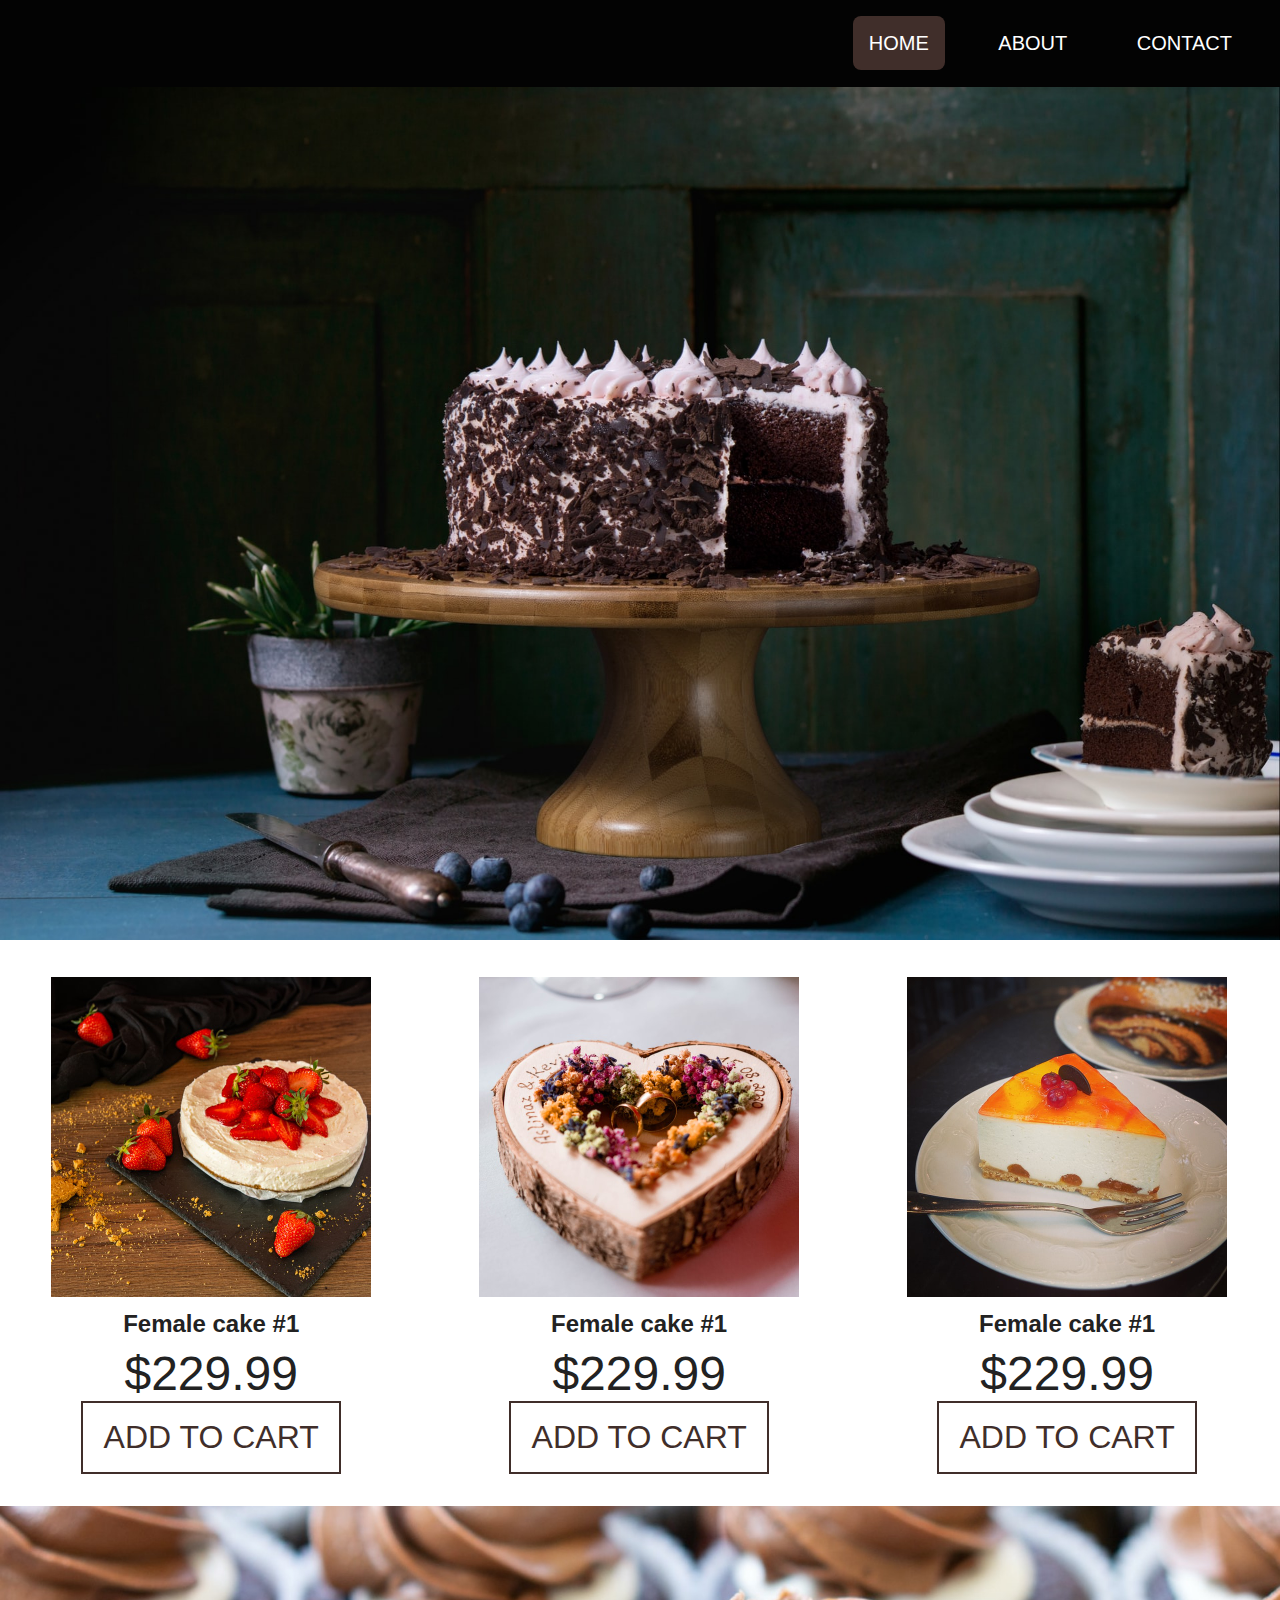
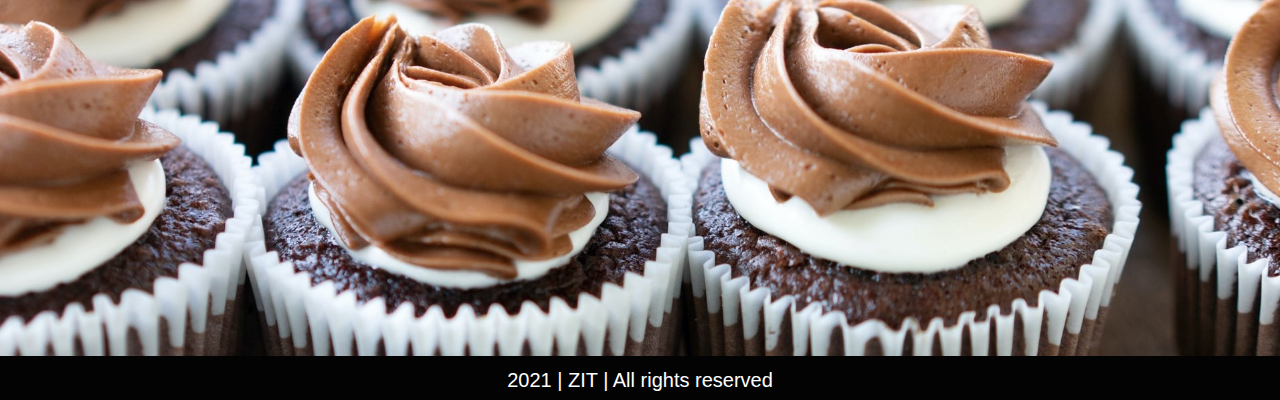
==== index.html @ b69d6d47 "Edited Title to "Cake Shop | ZIT "" ====
<!DOCTYPE html>
<html lang="en">
<head>
    <meta charset="UTF-8">
    <meta name="viewport" content="width=device-width, initial-scale=1.0">
    <link rel="stylesheet" href="style.css">
    <title>Cake Shop | ZIT</title>
</head>
<body>

	<!-- #wrapper -->
	<div id="wrapper">

		<!-- #main-navigation -->
		<nav id="main-navigation">
			<ul>
				<li><a href="index.html" class="active">Home</a></li>
				<li><a href="about.html">About</a></li>
				<li><a href="contact.html">Contact</a></li>
			</ul>
		</nav>
		<!-- #main-navigation/ -->

		<!-- #lead-banner -->
		<div id="lead-banner">
			<img src="./images/lead-banner.jpg" alt="">
		</div>
		<!-- #lead-banner/ -->

		<!-- #cake -->
		<section id="cake">
			<img class="cake-image" src="./images/cake-1.jpg" alt="cake 1">
			<h2 class="cake-name">Female cake #1</h2>
			<span class="rate">$229.99</span>
			<a class="add-to-cart" href="#">Add to Cart</a>
		</section>
		<!-- #cake/ -->

		<!-- #cake -->
		<section id="cake">
			<img class="cake-image" src="./images/cake-2.jpg" alt="cake 2">
			<h2 class="cake-name">Female cake #1</h2>
			<span class="rate">$229.99</span>
			<a class="add-to-cart" href="#">Add to Cart</a>
		</section>
		<!-- #cake/ -->
		
		<!-- #cake -->
		<section id="cake">
			<img class="cake-image" src="./images/cake-3.jpg" alt="cake 3">
			<h2 class="cake-name">Female cake #1</h2>
			<span class="rate">$229.99</span>
			<a class="add-to-cart" href="#">Add to Cart</a>
		</section>
		<!-- #cake/ -->

		<!-- footer -->
		<div id="footer-banner">
			<img src="./images/footer.jpg" alt="" srcset="">
			<p>2021 | ZIT | All rights reserved </p>
		</div>

	</div>
	<!-- #wrapper/ -->

</body>
</html>
---- style.css ----
*{
    padding : 0;
    margin : 0;
    text-decoration: none;
}

body{
    font-family: sans-serif;
    font-size: 1.25rem;
    color : #222;
    background-color: #eeeeee;
}

#wrapper{
    width: 100%;
    margin : auto;
    background: #fff;
}

#main-navigation{
    background: #030303;
    padding: 1rem;
}

#main-navigation ul{
    text-align: right;
    list-style-type : none;
    margin:1rem;
}

#main-navigation ul li{
    display : inline-block;
    margin-left: 2rem;
}

#main-navigation a{
    color : #fff;
    text-decoration: none;
    text-transform: uppercase;
    font-size: 1.25rem;
    padding:1rem;
}

#main-navigation a.active{
    background: #402e2a;
    border-radius: 0.5rem;
}

#wrapper img {
    width: 100%;
}

#cake{
    display: inline-block;
    margin : 2rem auto;
    text-align: center;
    width: 33%;
}

#cake .cake-image{
    width: 20rem;
}

#cake h2.cake-name{
    font-size: 1.5rem;
    margin : 0.5rem 0;
}

#cake .rate{
    display : block;
    font-size: 3rem;
}

#cake a.add-to-cart{
    display: block;
    color : #402e2a;
    text-transform: uppercase;
    font-size: 2rem;
    text-decoration: none;
    padding : 1rem 0;
    border : 2px solid  #402e2a;
    width: 16rem;
    margin: auto;
}
#cake a.add-to-cart:hover{
    color :#fff;
    background-color: #402e2a;
}
#footer-banner{
    background: #030303;
}

#footer-banner p{
    text-align: center;
    color : #fff;
    padding : 0.5rem 0;
}
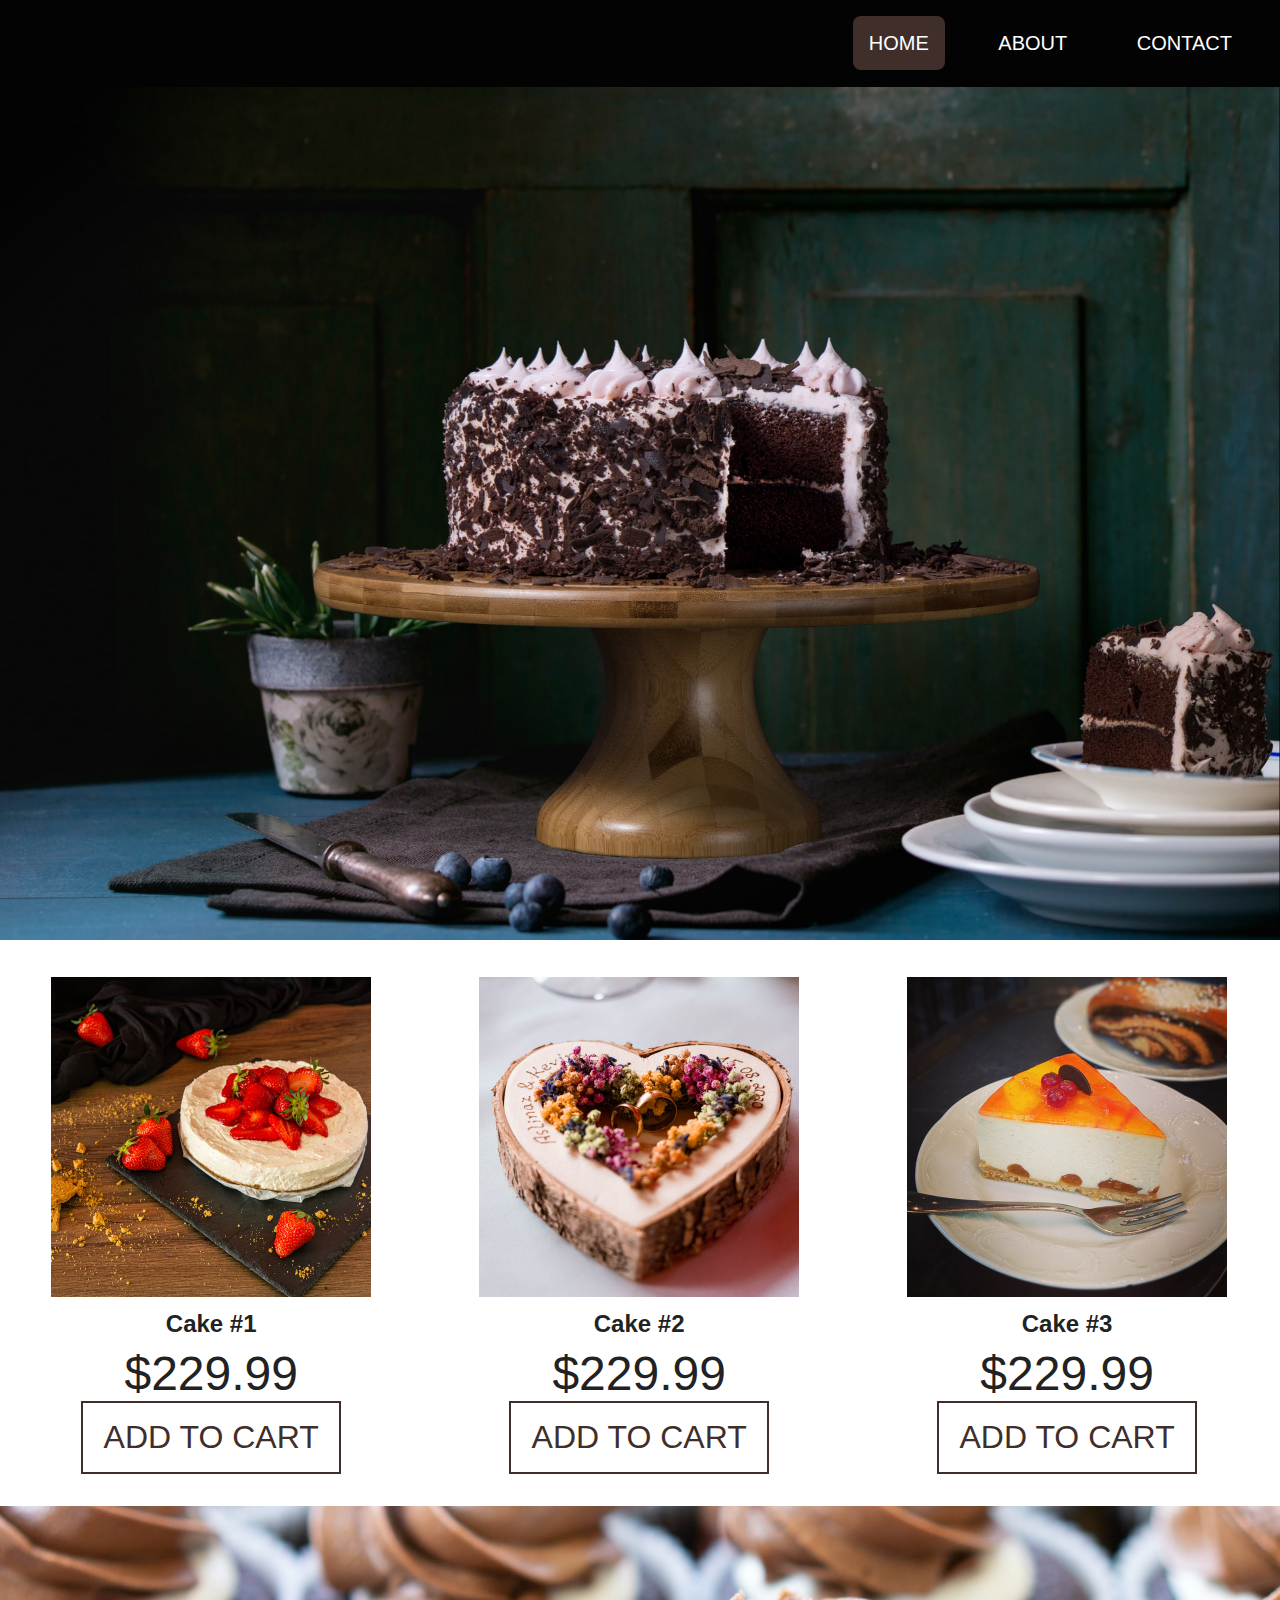
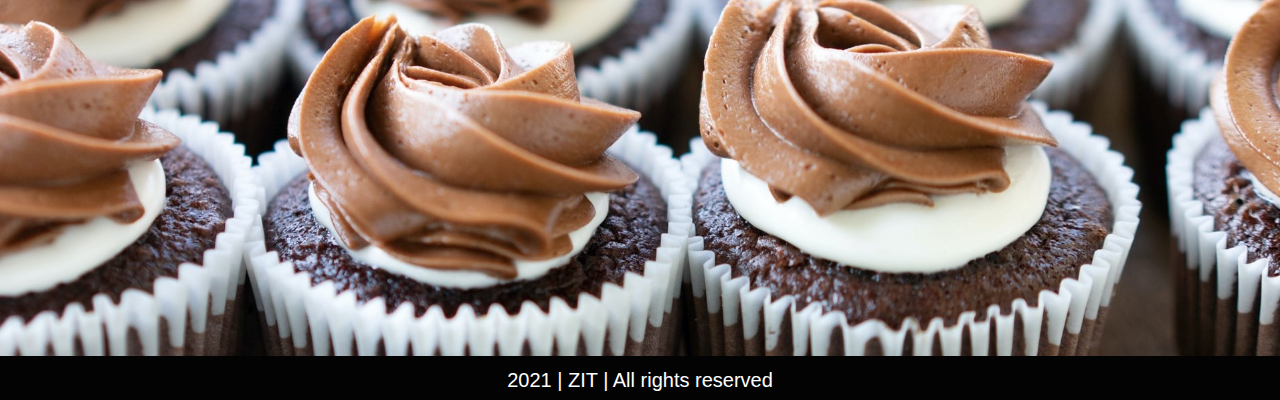
==== commit c0feebbe: "Update index.html" ====
--- a/index.html
+++ b/index.html
@@ -30,7 +30,7 @@
 		<!-- #cake -->
 		<section id="cake">
 			<img class="cake-image" src="./images/cake-1.jpg" alt="cake 1">
-			<h2 class="cake-name">Female cake #1</h2>
+			<h2 class="cake-name">Cake #1</h2>
 			<span class="rate">$229.99</span>
 			<a class="add-to-cart" href="#">Add to Cart</a>
 		</section>
@@ -39,7 +39,7 @@
 		<!-- #cake -->
 		<section id="cake">
 			<img class="cake-image" src="./images/cake-2.jpg" alt="cake 2">
-			<h2 class="cake-name">Female cake #1</h2>
+			<h2 class="cake-name">Cake #2</h2>
 			<span class="rate">$229.99</span>
 			<a class="add-to-cart" href="#">Add to Cart</a>
 		</section>
@@ -48,7 +48,7 @@
 		<!-- #cake -->
 		<section id="cake">
 			<img class="cake-image" src="./images/cake-3.jpg" alt="cake 3">
-			<h2 class="cake-name">Female cake #1</h2>
+			<h2 class="cake-name">Cake #3</h2>
 			<span class="rate">$229.99</span>
 			<a class="add-to-cart" href="#">Add to Cart</a>
 		</section>
@@ -64,4 +64,4 @@
 	<!-- #wrapper/ -->
 
 </body>
-</html>+</html>
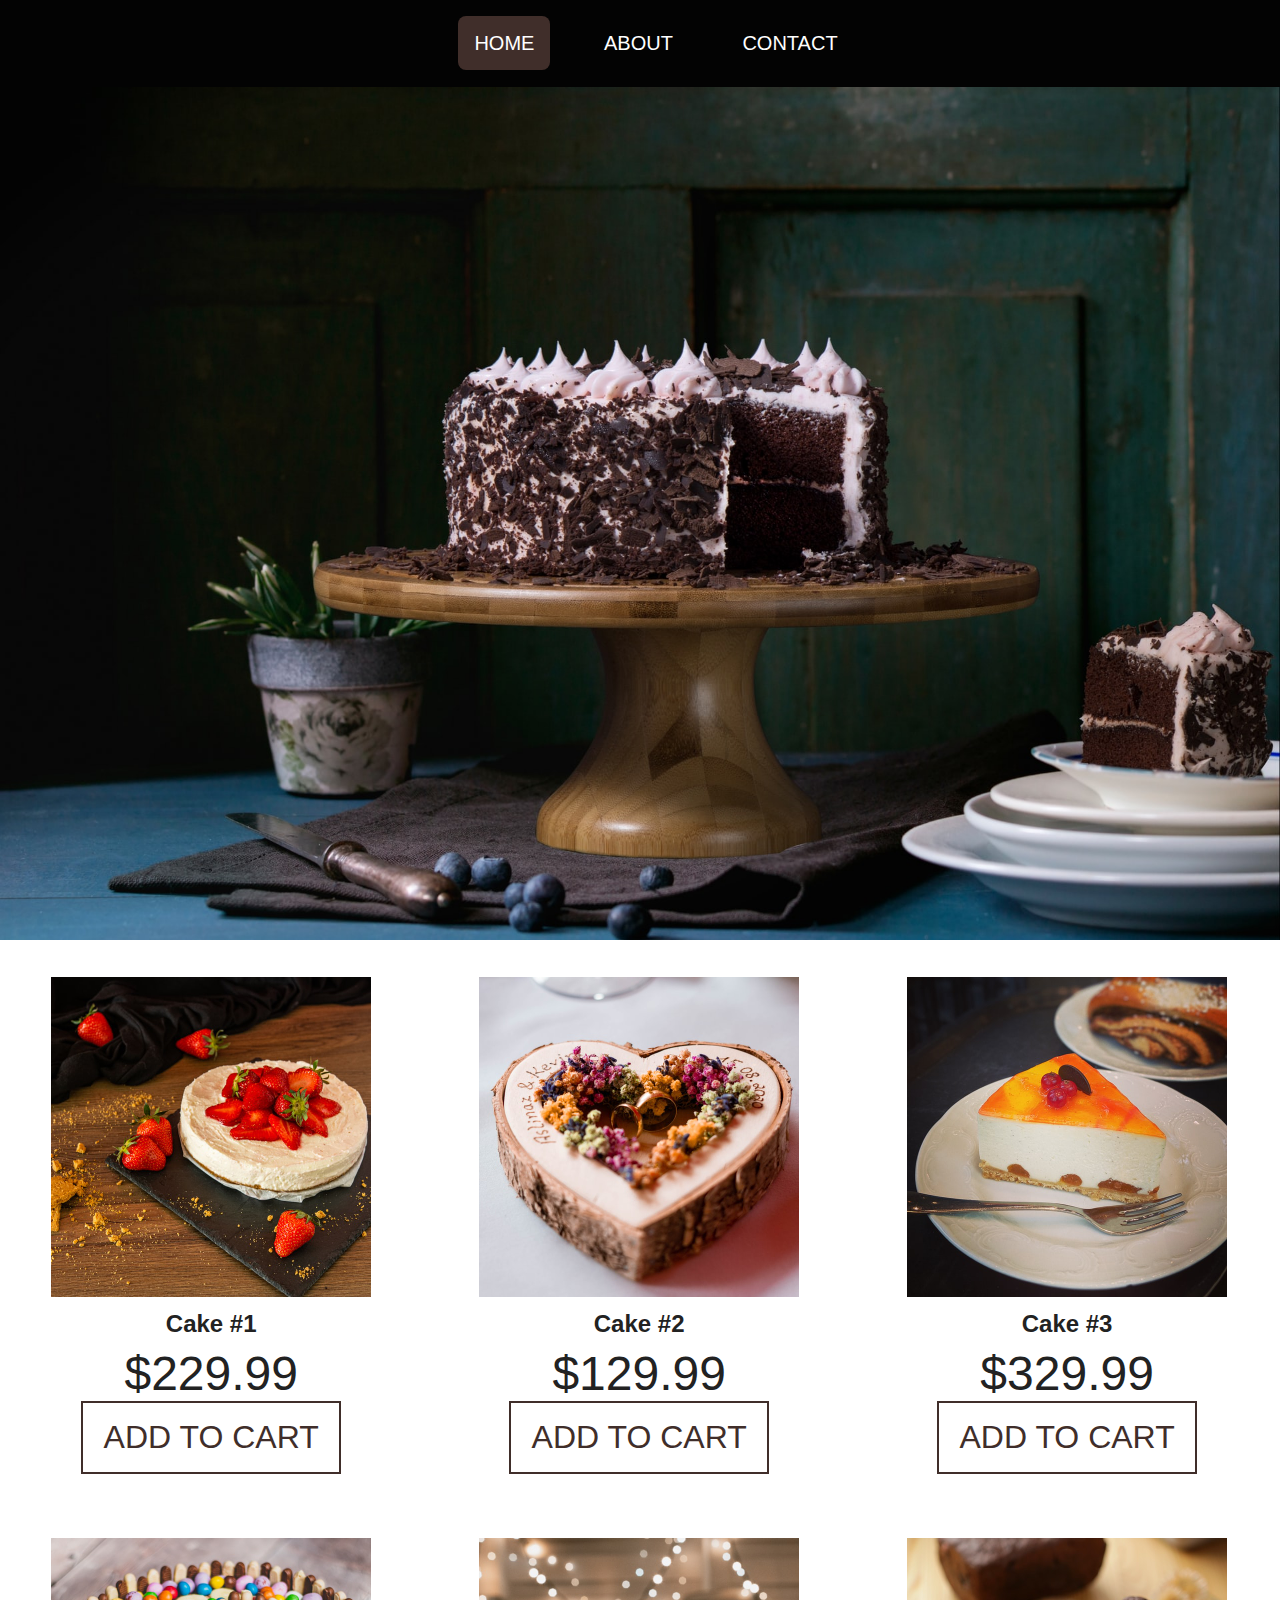
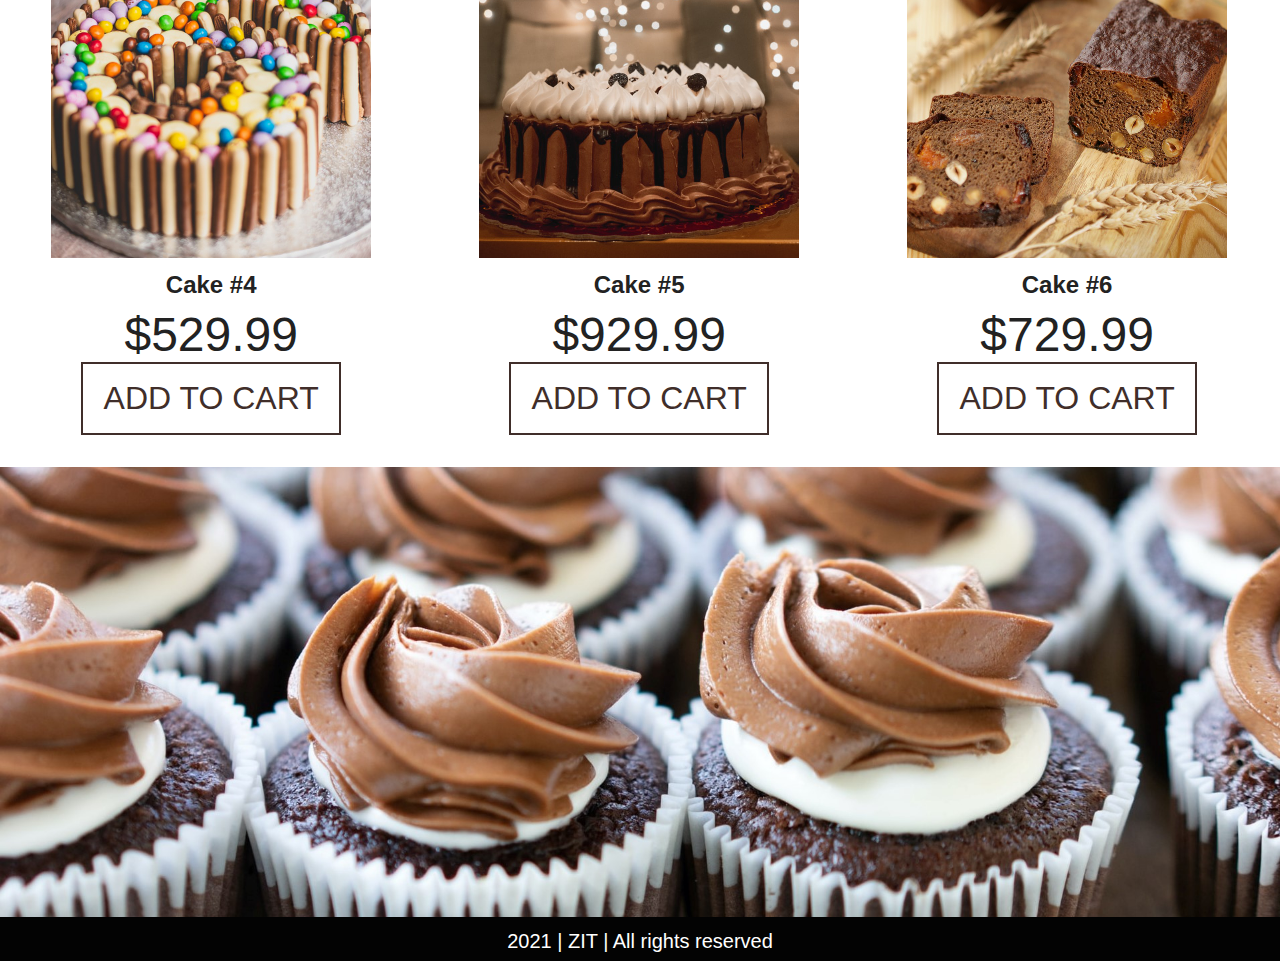
==== commit 0736693b: "Added new cake products to index" ====
--- a/index.html
+++ b/index.html
@@ -40,7 +40,7 @@
 		<section id="cake">
 			<img class="cake-image" src="./images/cake-2.jpg" alt="cake 2">
 			<h2 class="cake-name">Cake #2</h2>
-			<span class="rate">$229.99</span>
+			<span class="rate">$129.99</span>
 			<a class="add-to-cart" href="#">Add to Cart</a>
 		</section>
 		<!-- #cake/ -->
@@ -49,7 +49,34 @@
 		<section id="cake">
 			<img class="cake-image" src="./images/cake-3.jpg" alt="cake 3">
 			<h2 class="cake-name">Cake #3</h2>
-			<span class="rate">$229.99</span>
+			<span class="rate">$329.99</span>
+			<a class="add-to-cart" href="#">Add to Cart</a>
+		</section>
+		<!-- #cake/ -->
+
+		<!-- #cake -->
+		<section id="cake">
+			<img class="cake-image" src="./images/cake-4.jpg" alt="cake 4">
+			<h2 class="cake-name">Cake #4</h2>
+			<span class="rate">$529.99</span>
+			<a class="add-to-cart" href="#">Add to Cart</a>
+		</section>
+		<!-- #cake/ -->
+
+		<!-- #cake -->
+		<section id="cake">
+			<img class="cake-image" src="./images/cake-5.jpg" alt="cake 5">
+			<h2 class="cake-name">Cake #5</h2>
+			<span class="rate">$929.99</span>
+			<a class="add-to-cart" href="#">Add to Cart</a>
+		</section>
+		<!-- #cake/ -->
+		
+		<!-- #cake -->
+		<section id="cake">
+			<img class="cake-image" src="./images/cake-6.jpg" alt="cake 6">
+			<h2 class="cake-name">Cake #6</h2>
+			<span class="rate">$729.99</span>
 			<a class="add-to-cart" href="#">Add to Cart</a>
 		</section>
 		<!-- #cake/ -->
--- a/style.css
+++ b/style.css
@@ -23,7 +23,7 @@
 }
 
 #main-navigation ul{
-    text-align: right;
+    text-align: center;
     list-style-type : none;
     margin:1rem;
 }
@@ -96,5 +96,17 @@
     padding : 0.5rem 0;
 }
 
+@media (max-width : 900px){
+    #cake{
+        display: inline-block;
+        width: 48%;
+    }
+}
 
+@media (max-width : 550px){
+    #cake{
+        display: block;
+        width: 100%;
+    }
+}
 
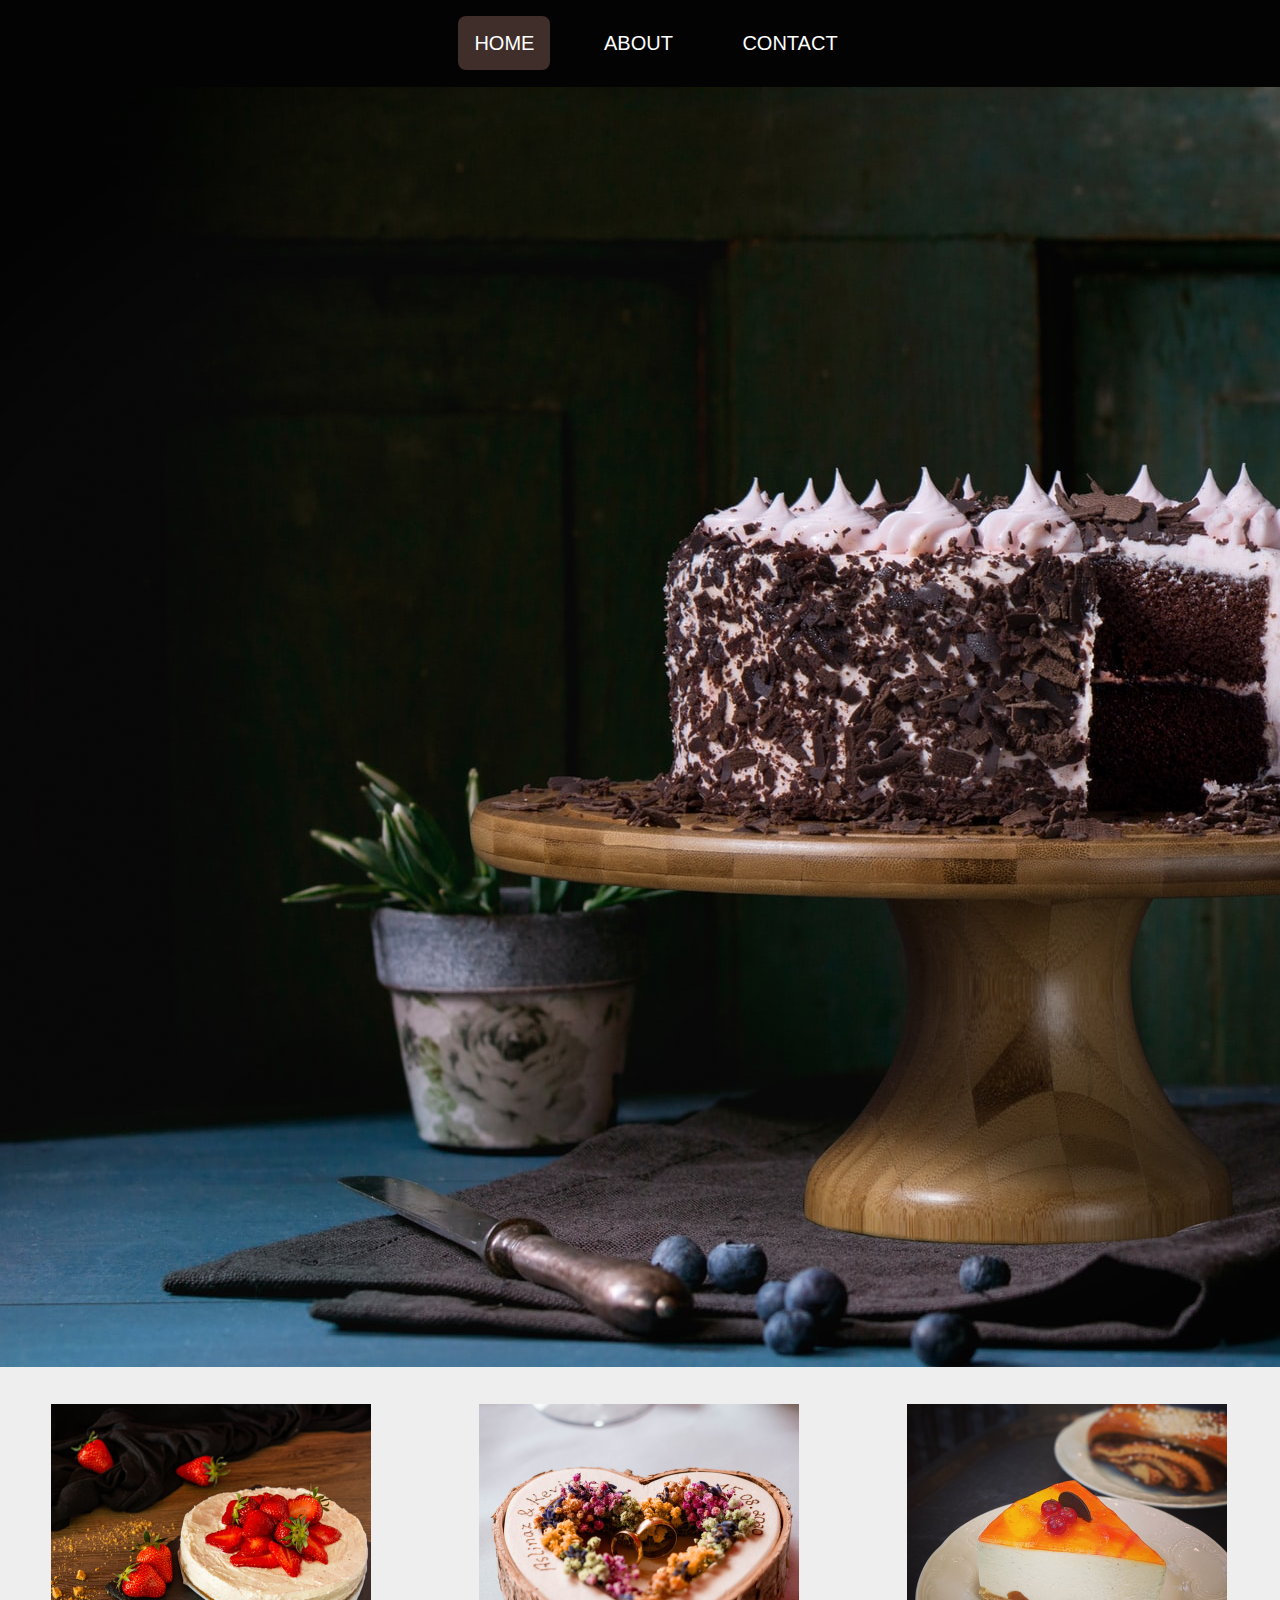
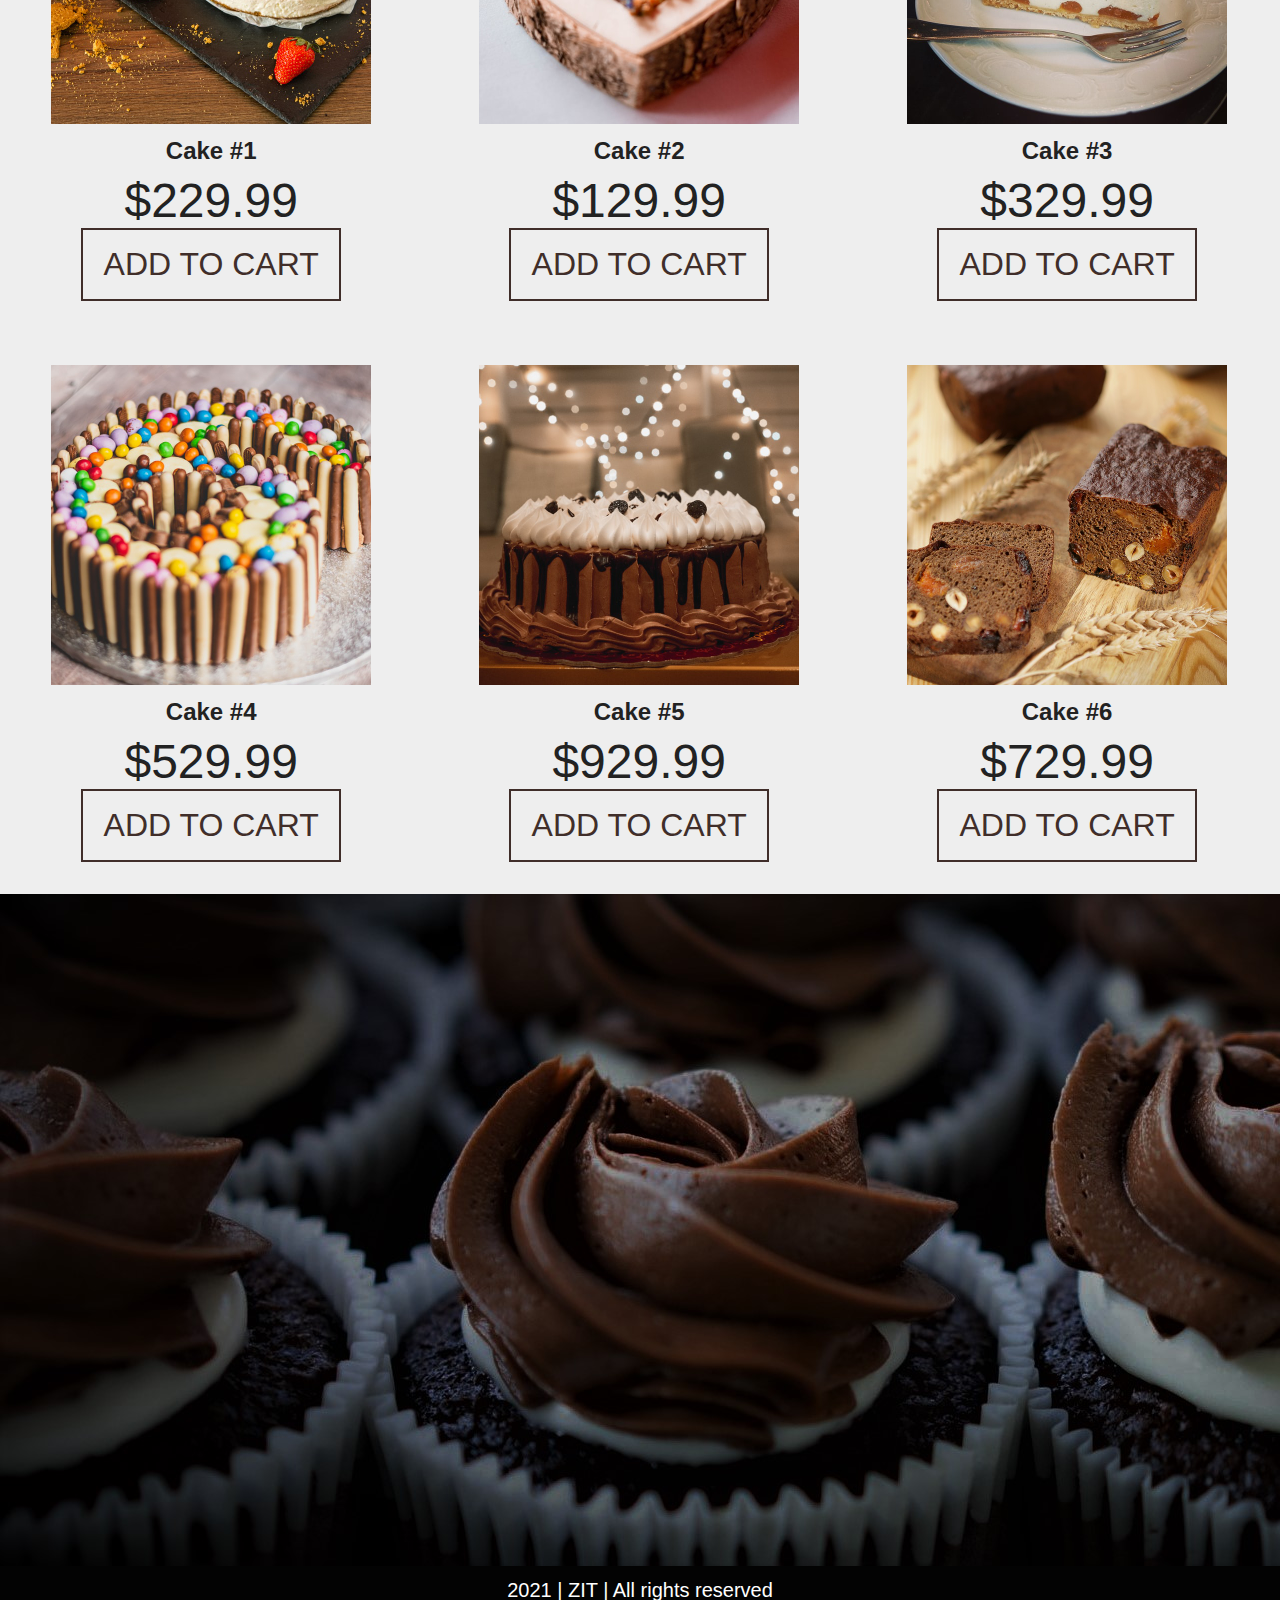
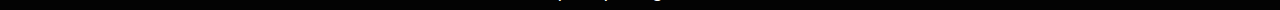
==== commit f5143aa4: "edited index page wrapper id to wrapper class" ====
--- a/index.html
+++ b/index.html
@@ -9,7 +9,7 @@
 <body>
 
 	<!-- #wrapper -->
-	<div id="wrapper">
+	<div class="wrapper">
 
 		<!-- #main-navigation -->
 		<nav id="main-navigation">
--- a/style.css
+++ b/style.css
@@ -2,37 +2,32 @@
     padding : 0;
     margin : 0;
     text-decoration: none;
+    transition: all 0.5s;
 }
-
 body{
     font-family: sans-serif;
     font-size: 1.25rem;
     color : #222;
     background-color: #eeeeee;
 }
-
 #wrapper{
     width: 100%;
     margin : auto;
     background: #fff;
 }
-
 #main-navigation{
     background: #030303;
     padding: 1rem;
 }
-
 #main-navigation ul{
     text-align: center;
     list-style-type : none;
     margin:1rem;
 }
-
 #main-navigation ul li{
     display : inline-block;
     margin-left: 2rem;
 }
-
 #main-navigation a{
     color : #fff;
     text-decoration: none;
@@ -40,37 +35,39 @@
     font-size: 1.25rem;
     padding:1rem;
 }
-
+#main-navigation a:hover{
+    color: #402e2a;
+    border-radius: 0.5rem;
+}
 #main-navigation a.active{
     background: #402e2a;
     border-radius: 0.5rem;
 }
-
+#main-navigation a.active:hover{
+    color: #fff;
+    background: #402e2a;
+    border-radius: 0.5rem;
+}
 #wrapper img {
     width: 100%;
 }
-
 #cake{
     display: inline-block;
     margin : 2rem auto;
     text-align: center;
     width: 33%;
 }
-
 #cake .cake-image{
     width: 20rem;
 }
-
 #cake h2.cake-name{
     font-size: 1.5rem;
     margin : 0.5rem 0;
 }
-
 #cake .rate{
     display : block;
     font-size: 3rem;
 }
-
 #cake a.add-to-cart{
     display: block;
     color : #402e2a;
@@ -89,24 +86,27 @@
 #footer-banner{
     background: #030303;
 }
-
 #footer-banner p{
     text-align: center;
     color : #fff;
     padding : 0.5rem 0;
 }
-
 @media (max-width : 900px){
     #cake{
         display: inline-block;
         width: 48%;
     }
 }
-
 @media (max-width : 550px){
     #cake{
         display: block;
         width: 100%;
     }
+    #main-navigation ul{
+        margin:0.5rem;
+    }
+    #main-navigation ul li{
+        margin-left: 0;
+    }
 }
 
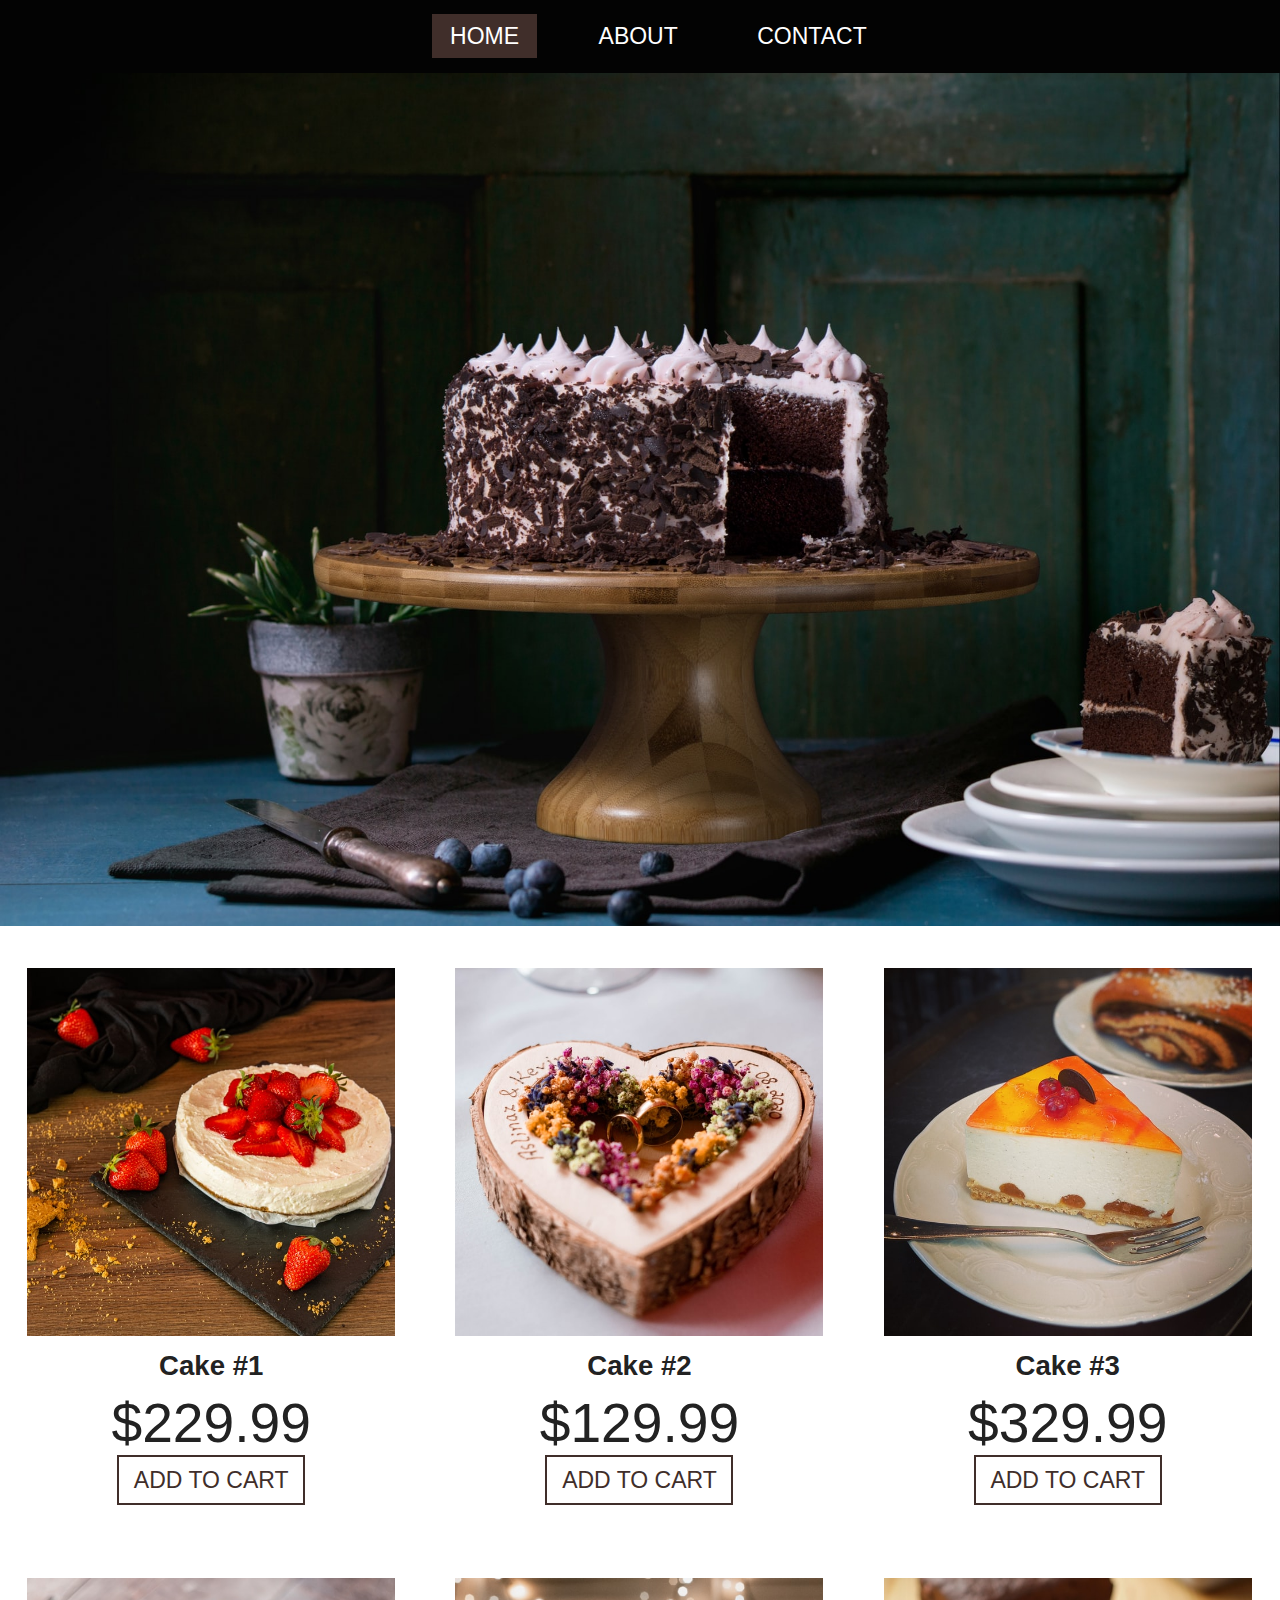
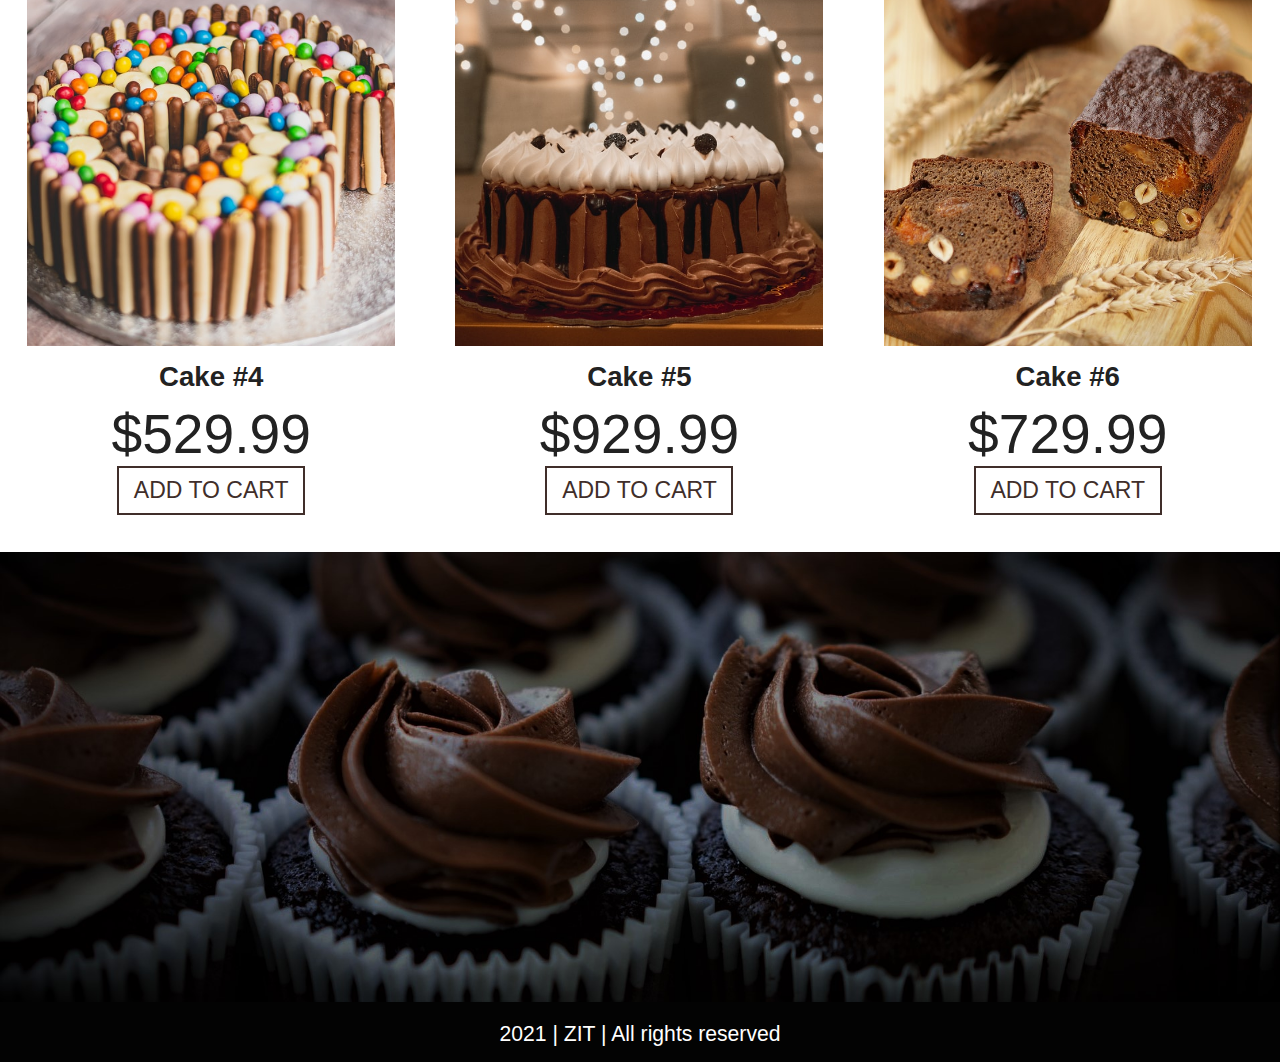
==== commit 88511b59: "Added New Photos to Contact and About us page footer banner" ====
--- a/index.html
+++ b/index.html
@@ -83,7 +83,7 @@
 
 		<!-- footer -->
 		<div id="footer-banner">
-			<img src="./images/footer.jpg" alt="" srcset="">
+			<img src="./images/footer-index.jpg" alt="" srcset="">
 			<p>2021 | ZIT | All rights reserved </p>
 		</div>
 
--- a/style.css
+++ b/style.css
@@ -3,14 +3,23 @@
     margin : 0;
     text-decoration: none;
     transition: all 0.5s;
+    font-size: 1.15rem;
+    font-family: sans-serif;
+    color : #222;
 }
 body{
-    font-family: sans-serif;
-    font-size: 1.25rem;
-    color : #222;
     background-color: #eeeeee;
 }
-#wrapper{
+h1{
+    color : #402e2a;
+    margin-bottom: 2rem;
+    font-size: 3rem;
+}
+p{
+    margin-bottom: 1rem;
+    line-height: 2rem;
+}
+.wrapper{
     width: 100%;
     margin : auto;
     background: #fff;
@@ -22,7 +31,7 @@
 #main-navigation ul{
     text-align: center;
     list-style-type : none;
-    margin:1rem;
+    margin:0.25rem;
 }
 #main-navigation ul li{
     display : inline-block;
@@ -33,7 +42,7 @@
     text-decoration: none;
     text-transform: uppercase;
     font-size: 1.25rem;
-    padding:1rem;
+    padding:0.5rem 1rem;
 }
 #main-navigation a:hover{
     color: #402e2a;
@@ -41,14 +50,14 @@
 }
 #main-navigation a.active{
     background: #402e2a;
-    border-radius: 0.5rem;
+    border-radius: 0rem;
 }
 #main-navigation a.active:hover{
     color: #fff;
     background: #402e2a;
     border-radius: 0.5rem;
 }
-#wrapper img {
+.wrapper img {
     width: 100%;
 }
 #cake{
@@ -68,36 +77,86 @@
     display : block;
     font-size: 3rem;
 }
-#cake a.add-to-cart{
+#cake a.add-to-cart , #contact-form button{
     display: block;
     color : #402e2a;
     text-transform: uppercase;
-    font-size: 2rem;
+    font-size: 1.25rem;
     text-decoration: none;
-    padding : 1rem 0;
+    padding : 0.5rem 0;
     border : 2px solid  #402e2a;
-    width: 16rem;
+    width: 10rem;
     margin: auto;
 }
-#cake a.add-to-cart:hover{
+#cake a.add-to-cart:hover , #contact-form button:hover{
     color :#fff;
     background-color: #402e2a;
+    border-radius: 0.25rem;
 }
 #footer-banner{
     background: #030303;
 }
 #footer-banner p{
     text-align: center;
+    margin-bottom: 0;
     color : #fff;
     padding : 0.5rem 0;
 }
-@media (max-width : 900px){
+.row{
+    width: 100%;
+}
+#contact-details{
+    text-align: center;
+    display: inline-block;
+    float: left;
+    width: 30%;
+    padding: 2% 5%;
+}
+#contact-details  span{
+    display: block;
+    margin-bottom: 0.5rem;
+    font-weight: bold;
+}
+#contact-form{
+    display: inline-block;
+    width: 50%;
+    padding: 2% 5%;
+}
+#contact-form *{
+    display: block;
+    margin :auto;
+}
+#contact-form input , #contact-form textarea{
+    width: 80%;
+    padding: 0.75rem 0.75rem;
+    margin-bottom: 1rem;
+    border-radius: 0.25rem;
+    border : 1px solid #402e2a;
+}
+#contact-form label{
+    width: 80%;
+    margin-bottom: 1rem;
+}
+#contact-details h1, #contact-form h1{
+    text-transform: uppercase;
+}
+@media (max-width : 980px){
     #cake{
         display: inline-block;
         width: 48%;
     }
+    #contact-details{
+        display: block;
+        padding: 5% 20%;
+        width: 60%;
+    }
+    #contact-form {
+        display: block;
+        padding: 5%;
+        width: 90%;
+    }
 }
-@media (max-width : 550px){
+@media (max-width : 640px){
     #cake{
         display: block;
         width: 100%;
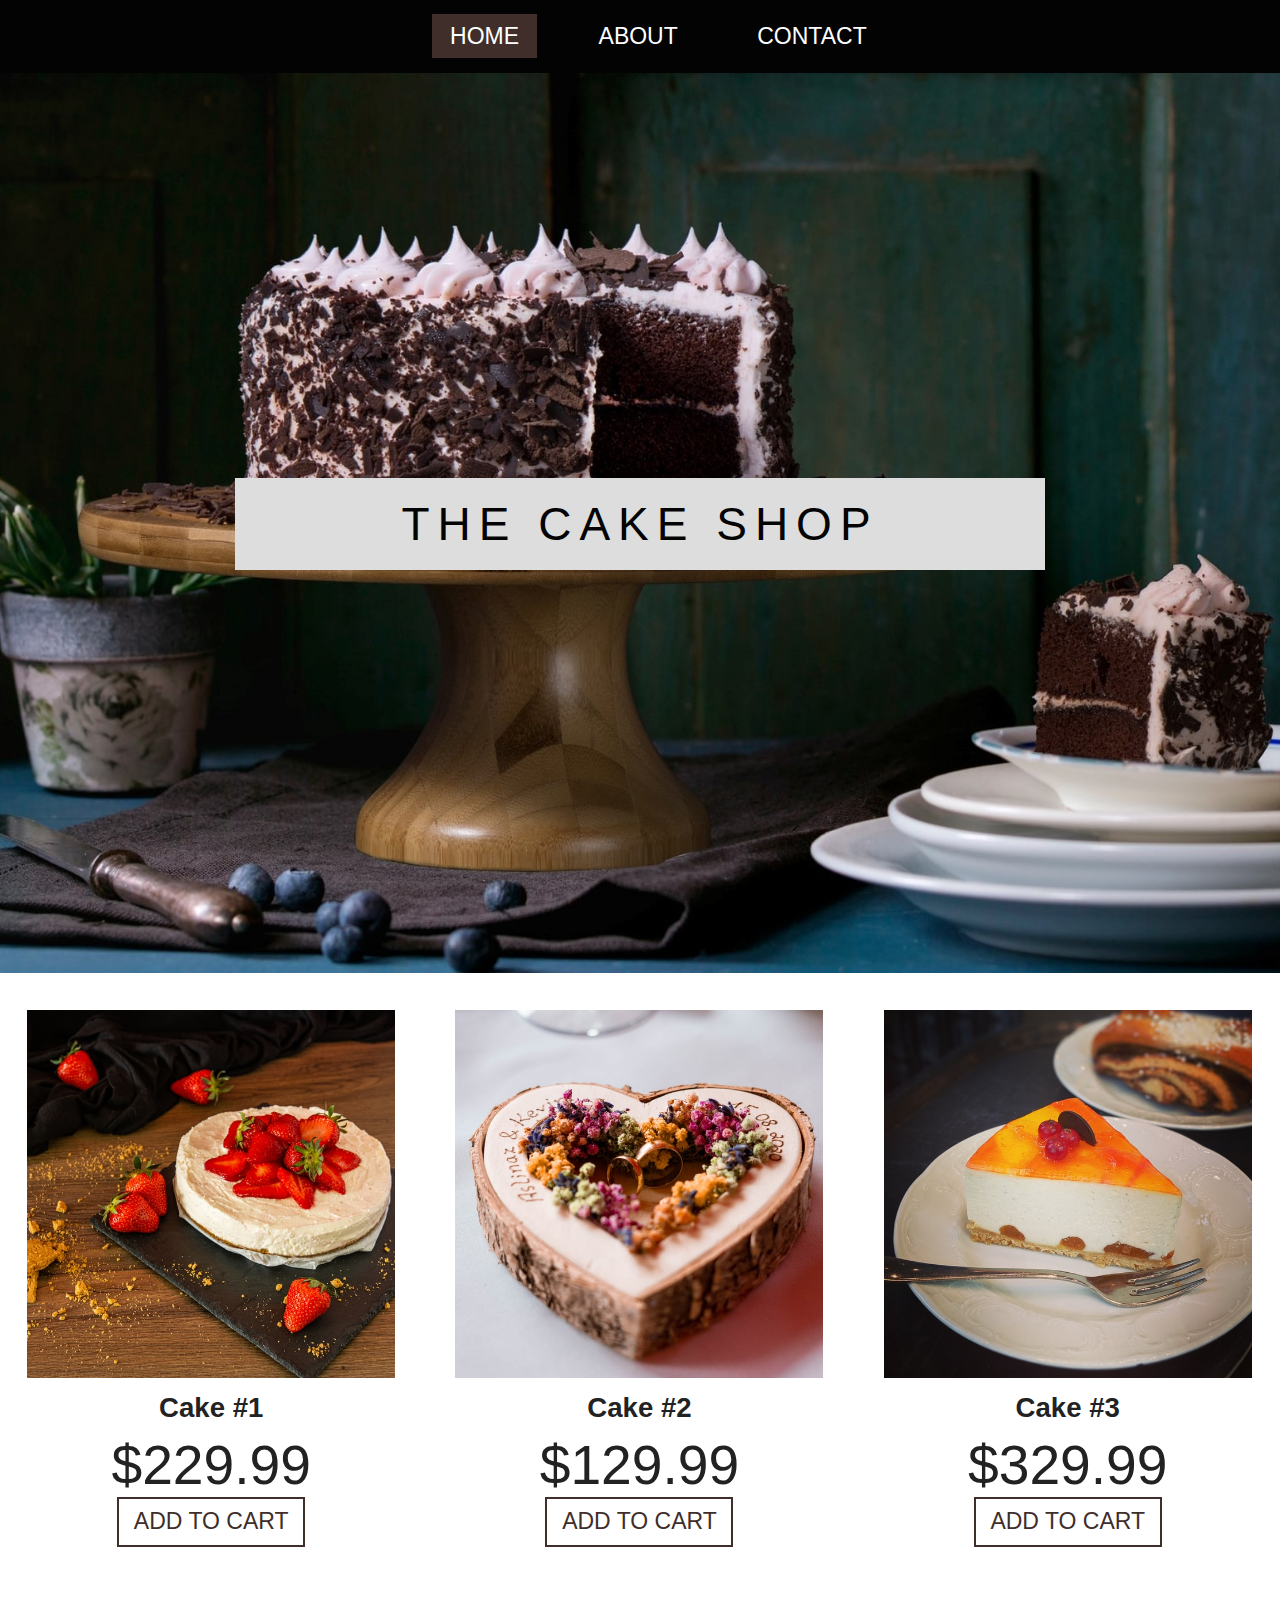
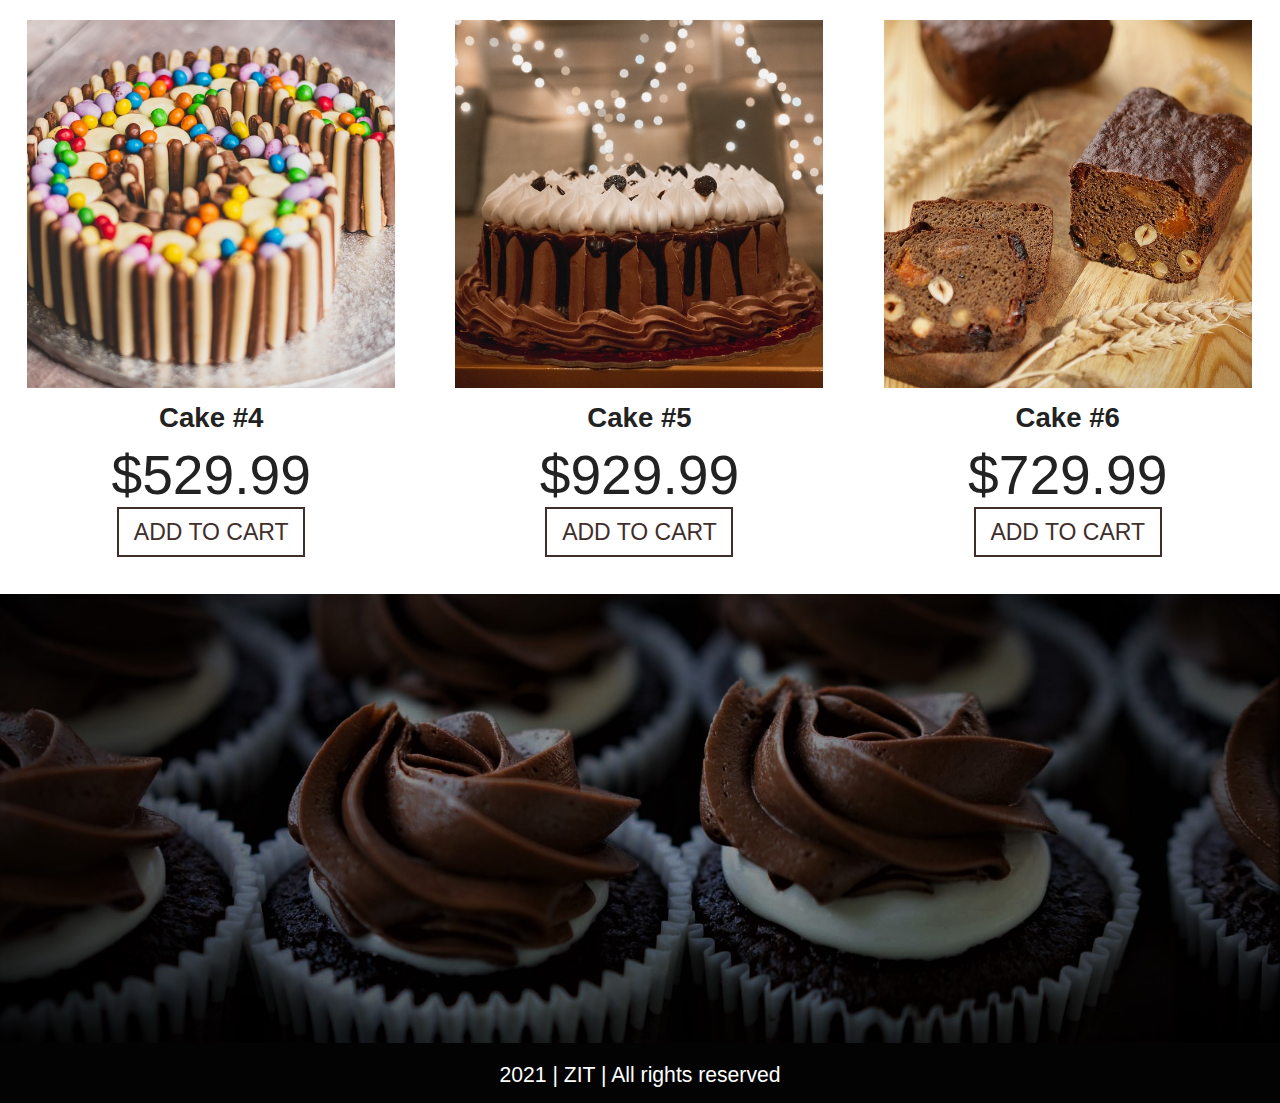
==== commit 071dbd0f: "edited leading banner and added leading banner text" ====
--- a/index.html
+++ b/index.html
@@ -3,13 +3,16 @@
 <head>
     <meta charset="UTF-8">
     <meta name="viewport" content="width=device-width, initial-scale=1.0">
-    <link rel="stylesheet" href="style.css">
+	
+	<link rel="stylesheet" href="https://cdnjs.cloudflare.com/ajax/libs/animate.css/4.1.1/animate.min.css" />
+	<link rel="stylesheet" href="style.css">
+
     <title>Cake Shop | ZIT</title>
 </head>
 <body>
 
 	<!-- #wrapper -->
-	<div class="wrapper">
+	<div class="wrapper animate__animated animate__fadeIn">
 
 		<!-- #main-navigation -->
 		<nav id="main-navigation">
@@ -23,7 +26,10 @@
 
 		<!-- #lead-banner -->
 		<div id="lead-banner">
-			<img src="./images/lead-banner.jpg" alt="">
+			<!-- <img src="./images/lead-banner.jpg" alt=""> -->
+			<div class="lead-text">
+					The Cake Shop
+			</div>
 		</div>
 		<!-- #lead-banner/ -->
 
--- a/style.css
+++ b/style.css
@@ -23,6 +23,27 @@
     width: 100%;
     margin : auto;
     background: #fff;
+}
+#lead-banner{
+    background: url('./images/lead-banner.jpg') center right;
+    height: 100vh;
+    background-size: cover;
+    position: relative;
+    width: 100%;
+}
+.lead-text{
+    position : relative;
+    top : 45%;
+    width: 40rem;
+    text-align: center;
+    background-color : #DDD;
+    font-size : 2.5rem;
+    letter-spacing : 8px ;
+    text-transform : uppercase;
+    line-height: 5rem;
+    padding: 0 2rem;
+    color: #030303;
+    margin: auto;
 }
 #main-navigation{
     background: #030303;
